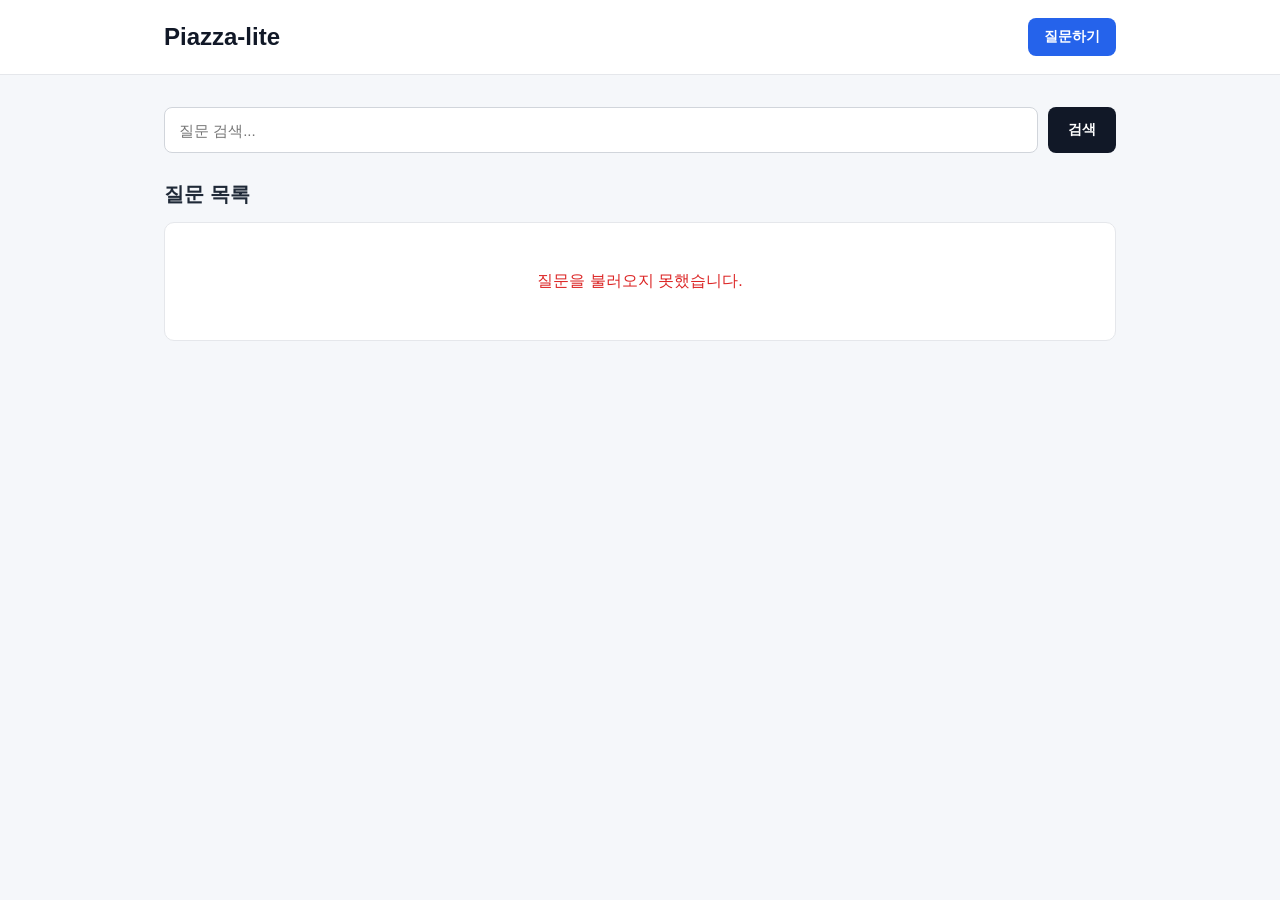
==== frontend/index.html @ d38eeeda "feat(frontend): normalize home search page into frontend structure - Move home.js, index.html, style" ====
<!DOCTYPE html>
<html lang="ko">
<head>
    <meta charset="UTF-8">
    <meta name="viewport" content="width=device-width, initial-scale=1.0">

    <title>Piazza-lite</title>

    <link rel="stylesheet" href="css/home.css">
</head>

<body>

    <header class="header">
        <div class="header-inner">
            <h1 class="logo">Piazza-lite</h1>

            <button id="askButton" class="ask-button">
                질문하기
            </button>
        </div>
    </header>


    <main class="container">

        <!-- 검색 영역 -->
        <section class="search-section">
            <form id="searchForm" class="search-form">
                <input
                    type="text"
                    id="searchInput"
                    class="search-input"
                    placeholder="질문 검색..."
                    autocomplete="off"
                >

                <button type="submit" class="search-button">
                    검색
                </button>
            </form>
        </section>


        <!-- 질문 목록 -->
        <section class="question-section">

            <div class="section-header">
                <h2>질문 목록</h2>
            </div>

            <div id="questionList" class="question-list">
                <!-- JavaScript가 질문 카드를 여기에 넣습니다. -->
            </div>

        </section>

    </main>


    <script src="js/home.js"></script>

</body>
</html>
---- frontend/css/home.css ----
/* =========================
   기본 설정
========================= */

* {
    box-sizing: border-box;
}

body {
    margin: 0;

    font-family:
        -apple-system,
        BlinkMacSystemFont,
        "Segoe UI",
        Roboto,
        "Noto Sans KR",
        sans-serif;

    background-color: #f5f7fa;
    color: #1f2937;
}


/* =========================
   Header
========================= */

.header {
    background-color: #ffffff;
    border-bottom: 1px solid #e5e7eb;
}

.header-inner {
    width: 100%;
    max-width: 1000px;

    margin: 0 auto;
    padding: 18px 24px;

    display: flex;
    align-items: center;
    justify-content: space-between;
}

.logo {
    margin: 0;

    font-size: 24px;
    font-weight: 700;

    color: #111827;
}


/* =========================
   질문하기 버튼
========================= */

.ask-button {
    border: none;
    border-radius: 8px;

    padding: 10px 16px;

    background-color: #2563eb;
    color: white;

    font-size: 14px;
    font-weight: 600;

    cursor: pointer;
}

.ask-button:hover {
    background-color: #1d4ed8;
}


/* =========================
   Main
========================= */

.container {
    width: 100%;
    max-width: 1000px;

    margin: 0 auto;
    padding: 32px 24px;
}


/* =========================
   검색
========================= */

.search-section {
    margin-bottom: 28px;
}

.search-form {
    display: flex;
    gap: 10px;
}

.search-input {
    flex: 1;

    height: 46px;

    padding: 0 14px;

    border: 1px solid #d1d5db;
    border-radius: 8px;

    background-color: white;

    font-size: 15px;

    outline: none;
}

.search-input:focus {
    border-color: #2563eb;
}

.search-button {
    height: 46px;

    padding: 0 20px;

    border: none;
    border-radius: 8px;

    background-color: #111827;
    color: white;

    font-size: 14px;
    font-weight: 600;

    cursor: pointer;
}

.search-button:hover {
    background-color: #374151;
}


/* =========================
   질문 목록
========================= */

.question-section {
    width: 100%;
}

.section-header {
    margin-bottom: 14px;
}

.section-header h2 {
    margin: 0;

    font-size: 20px;
}


/* =========================
   질문 카드
========================= */

.question-list {
    display: flex;
    flex-direction: column;

    gap: 12px;
}

.question-card {
    padding: 20px;

    background-color: white;

    border: 1px solid #e5e7eb;
    border-radius: 10px;

    cursor: pointer;

    transition:
        box-shadow 0.15s ease,
        transform 0.15s ease;
}

.question-card:hover {
    box-shadow: 0 4px 12px rgba(0, 0, 0, 0.08);

    transform: translateY(-1px);
}


/* =========================
   태그
========================= */

.question-tag {
    display: inline-block;

    margin-bottom: 10px;
    padding: 4px 8px;

    border-radius: 6px;

    background-color: #eff6ff;
    color: #2563eb;

    font-size: 12px;
    font-weight: 600;
}


/* =========================
   질문 제목
========================= */

.question-title {
    margin: 0 0 10px;

    font-size: 17px;
    font-weight: 600;

    color: #111827;
}


/* =========================
   질문 정보
========================= */

.question-meta {
    display: flex;
    align-items: center;

    gap: 8px;

    font-size: 13px;

    color: #6b7280;
}

.question-meta-separator {
    color: #d1d5db;
}


/* =========================
   해결 여부
========================= */

.solved {
    color: #16a34a;
    font-weight: 600;
}

.unsolved {
    color: #dc2626;
    font-weight: 600;
}


/* =========================
   상태 메시지
========================= */

.status-message {
    padding: 48px 20px;

    text-align: center;

    color: #6b7280;

    background-color: white;

    border: 1px solid #e5e7eb;
    border-radius: 10px;
}

.status-message.error {
    color: #dc2626;
}


/* =========================
   반응형
========================= */

@media (max-width: 600px) {

    .header-inner {
        padding: 16px;
    }

    .container {
        padding: 24px 16px;
    }

    .search-form {
        flex-direction: column;
    }

    .search-button {
        width: 100%;
    }

    .question-meta {
        flex-wrap: wrap;
    }
}
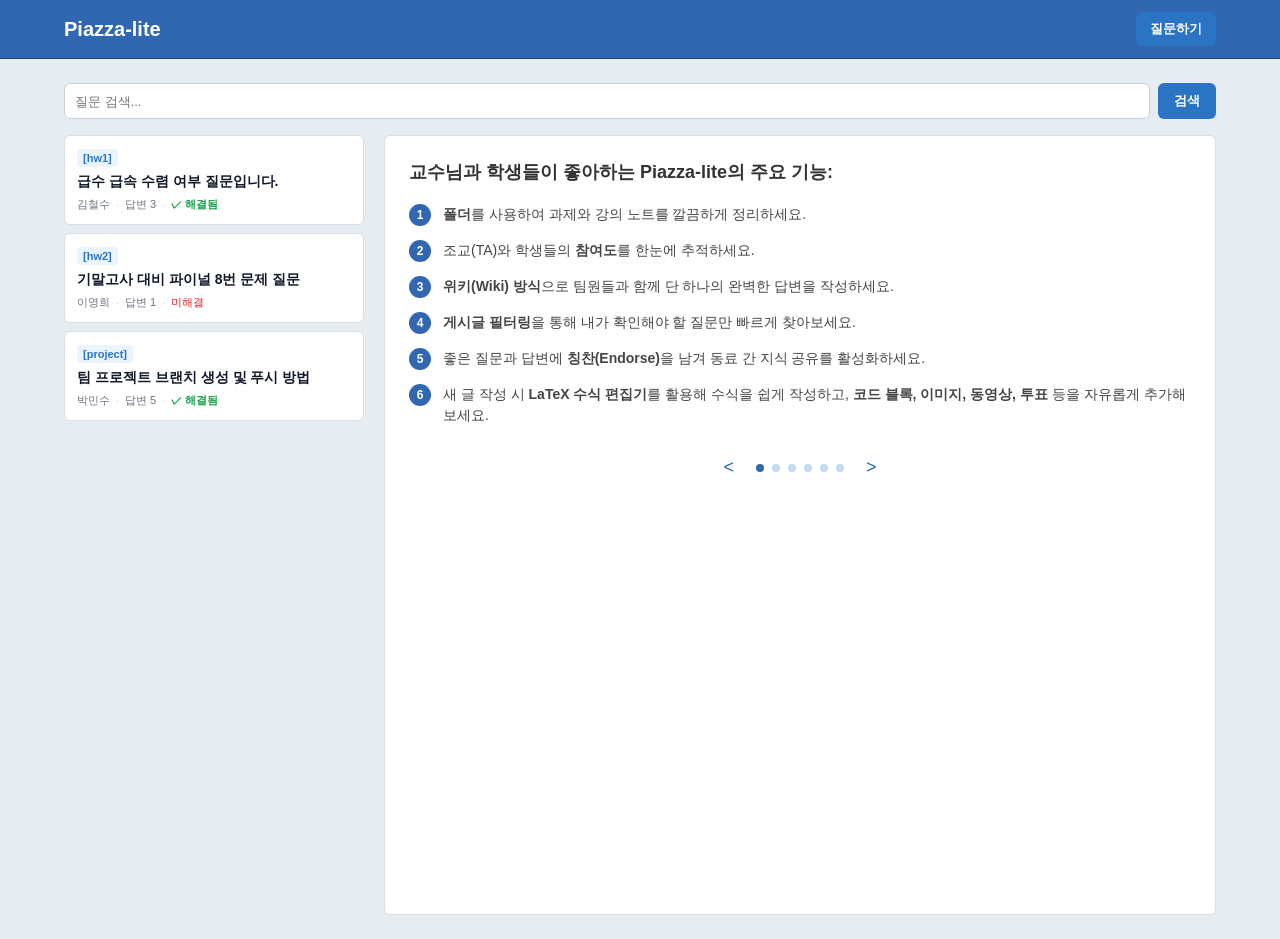
==== commit 5a8e363f: "merge: integrate latest Home/Search implementation" ====
--- a/frontend/index.html
+++ b/frontend/index.html
@@ -24,8 +24,8 @@
 
     <main class="container">
 
-        <!-- 검색 영역 -->
-        <section class="search-section">
+        <!-- 검색 및 새 게시물 영역 -->
+        <section class="search-and-new-post">
             <form id="searchForm" class="search-form">
                 <input
                     type="text"
@@ -42,15 +42,55 @@
         </section>
 
 
-        <!-- 질문 목록 -->
-        <section class="question-section">
-
-            <div class="section-header">
-                <h2>질문 목록</h2>
+        <!-- 질문 목록 피드 및 상세 내용 -->
+        <section class="piazza-content">
+            
+            <div id="postFeed" class="post-feed">
+                <!-- JavaScript가 질문 카드를 여기에 넣습니다. -->
             </div>
 
-            <div id="questionList" class="question-list">
-                <!-- JavaScript가 질문 카드를 여기에 넣습니다. -->
+            <div id="postDetail" class="post-detail">
+                <div class="initial-message">
+                    <h3>교수님과 학생들이 좋아하는 Piazza-lite의 주요 기능:</h3>
+                    <ul>
+                        <li>
+                            <span class="step-icon">1</span>
+                            <span><b>폴더</b>를 사용하여 과제와 강의 노트를 깔끔하게 정리하세요.</span>
+                        </li>
+                        <li>
+                            <span class="step-icon">2</span>
+                            <span>조교(TA)와 학생들의 <b>참여도</b>를 한눈에 추적하세요.</span>
+                        </li>
+                        <li>
+                            <span class="step-icon">3</span>
+                            <span><b>위키(Wiki) 방식</b>으로 팀원들과 함께 단 하나의 완벽한 답변을 작성하세요.</span>
+                        </li>
+                        <li>
+                            <span class="step-icon">4</span>
+                            <span><b>게시글 필터링</b>을 통해 내가 확인해야 할 질문만 빠르게 찾아보세요.</span>
+                        </li>
+                        <li>
+                            <span class="step-icon">5</span>
+                            <span>좋은 질문과 답변에 <b>칭찬(Endorse)</b>을 남겨 동료 간 지식 공유를 활성화하세요.</span>
+                        </li>
+                        <li>
+                            <span class="step-icon">6</span>
+                            <span>새 글 작성 시 <b>LaTeX 수식 편집기</b>를 활용해 수식을 쉽게 작성하고, <b>코드 블록, 이미지, 동영상, 투표</b> 등을 자유롭게 추가해 보세요.</span>
+                        </li>
+                    </ul>
+                    <div class="pagination">
+                        <button class="arrow-button">&lt;</button>
+                        <div class="dots">
+                            <span class="dot active"></span>
+                            <span class="dot"></span>
+                            <span class="dot"></span>
+                            <span class="dot"></span>
+                            <span class="dot"></span>
+                            <span class="dot"></span>
+                        </div>
+                        <button class="arrow-button">&gt;</button>
+                    </div>
+                </div>
             </div>
 
         </section>
--- a/frontend/css/home.css
+++ b/frontend/css/home.css
@@ -17,7 +17,7 @@
         "Noto Sans KR",
         sans-serif;
 
-    background-color: #f5f7fa;
+    background-color: #e6ecf0; /* Piazza 배경색 */
     color: #1f2937;
 }
 
@@ -27,16 +27,16 @@
 ========================= */
 
 .header {
-    background-color: #ffffff;
-    border-bottom: 1px solid #e5e7eb;
+    background-color: #3167b1; /* Piazza 메인 블루 */
+    border-bottom: 1px solid #1c4575;
 }
 
 .header-inner {
     width: 100%;
-    max-width: 1000px;
+    max-width: 1200px; /* 더 넓게 설정 */
 
     margin: 0 auto;
-    padding: 18px 24px;
+    padding: 12px 24px; /* 더 컴팩트하게 */
 
     display: flex;
     align-items: center;
@@ -46,10 +46,10 @@
 .logo {
     margin: 0;
 
-    font-size: 24px;
+    font-size: 20px; /* 약간 작게 */
     font-weight: 700;
 
-    color: #111827;
+    color: white; /* 로고 색상 흰색 */
 }
 
 
@@ -59,21 +59,21 @@
 
 .ask-button {
     border: none;
-    border-radius: 8px;
-
-    padding: 10px 16px;
-
-    background-color: #2563eb;
+    border-radius: 6px; /* 약간 덜 둥글게 */
+
+    padding: 8px 14px; /* 더 컴팩트하게 */
+
+    background-color: #2b74c4; /* 버튼 색상 */
     color: white;
 
-    font-size: 14px;
+    font-size: 13px; /* 작게 */
     font-weight: 600;
 
     cursor: pointer;
 }
 
 .ask-button:hover {
-    background-color: #1d4ed8;
+    background-color: #1a62ab;
 }
 
 
@@ -83,118 +83,113 @@
 
 .container {
     width: 100%;
-    max-width: 1000px;
+    max-width: 1200px;
 
     margin: 0 auto;
-    padding: 32px 24px;
-}
-
-
-/* =========================
-   검색
-========================= */
-
-.search-section {
-    margin-bottom: 28px;
+    padding: 24px; /* 여백 조정 */
+}
+
+
+/* =========================
+   검색 및 새 게시물 영역
+========================= */
+
+.search-and-new-post {
+    margin-bottom: 16px;
+    display: flex;
+    gap: 16px;
+    align-items: center;
 }
 
 .search-form {
-    display: flex;
-    gap: 10px;
+    flex: 1;
+    display: flex;
+    gap: 8px;
 }
 
 .search-input {
     flex: 1;
 
-    height: 46px;
-
-    padding: 0 14px;
-
-    border: 1px solid #d1d5db;
-    border-radius: 8px;
+    height: 36px; /* 더 작게 */
+
+    padding: 0 10px;
+
+    border: 1px solid #c8cfd6;
+    border-radius: 6px;
 
     background-color: white;
 
-    font-size: 15px;
+    font-size: 13px; /* 작게 */
 
     outline: none;
 }
 
 .search-input:focus {
-    border-color: #2563eb;
+    border-color: #2b74c4;
 }
 
 .search-button {
-    height: 46px;
-
-    padding: 0 20px;
+    height: 36px;
+
+    padding: 0 16px;
 
     border: none;
-    border-radius: 8px;
-
-    background-color: #111827;
+    border-radius: 6px;
+
+    background-color: #2b74c4;
     color: white;
 
-    font-size: 14px;
+    font-size: 13px;
     font-weight: 600;
 
     cursor: pointer;
 }
 
 .search-button:hover {
-    background-color: #374151;
-}
-
-
-/* =========================
-   질문 목록
-========================= */
-
-.question-section {
-    width: 100%;
-}
-
-.section-header {
-    margin-bottom: 14px;
-}
-
-.section-header h2 {
-    margin: 0;
-
-    font-size: 20px;
-}
-
-
-/* =========================
-   질문 카드
-========================= */
-
-.question-list {
+    background-color: #1a62ab;
+}
+
+
+/* =========================
+   질문 목록 피드 및 상세 내용
+========================= */
+
+.piazza-content {
+    display: flex;
+    gap: 20px;
+}
+
+/* =========================
+   질문 피드
+========================= */
+
+.post-feed {
+    width: 300px; /* 피드 영역 너비 고정 */
     display: flex;
     flex-direction: column;
-
-    gap: 12px;
-}
-
-.question-card {
-    padding: 20px;
+    gap: 8px;
+}
+
+.post-card {
+    padding: 12px;
 
     background-color: white;
 
-    border: 1px solid #e5e7eb;
-    border-radius: 10px;
+    border: 1px solid #d9dfe4;
+    border-radius: 6px;
 
     cursor: pointer;
 
-    transition:
-        box-shadow 0.15s ease,
-        transform 0.15s ease;
-}
-
-.question-card:hover {
-    box-shadow: 0 4px 12px rgba(0, 0, 0, 0.08);
-
-    transform: translateY(-1px);
+    transition: border-color 0.15s ease;
+}
+
+.post-card:hover {
+    border-color: #adbac7;
+}
+
+.post-card.active {
+    border-color: #2b74c4; /* 선택된 카드 */
+    background-color: #f6f8fa;
 }
 
 
@@ -202,18 +197,18 @@
    태그
 ========================= */
 
-.question-tag {
+.post-tag {
     display: inline-block;
 
-    margin-bottom: 10px;
-    padding: 4px 8px;
-
-    border-radius: 6px;
-
-    background-color: #eff6ff;
-    color: #2563eb;
-
-    font-size: 12px;
+    margin-bottom: 6px;
+    padding: 3px 6px;
+
+    border-radius: 4px;
+
+    background-color: #eaf4ff;
+    color: #2b74c4;
+
+    font-size: 11px;
     font-weight: 600;
 }
 
@@ -222,11 +217,11 @@
    질문 제목
 ========================= */
 
-.question-title {
-    margin: 0 0 10px;
-
-    font-size: 17px;
-    font-weight: 600;
+.post-title {
+    margin: 0 0 6px;
+
+    font-size: 14px; /* 작게 */
+    font-weight: 600; /* 굵게 */
 
     color: #111827;
 }
@@ -236,18 +231,18 @@
    질문 정보
 ========================= */
 
-.question-meta {
+.post-meta {
     display: flex;
     align-items: center;
 
-    gap: 8px;
-
-    font-size: 13px;
+    gap: 6px;
+
+    font-size: 11px;
 
     color: #6b7280;
 }
 
-.question-meta-separator {
+.post-meta-separator {
     color: #d1d5db;
 }
 
@@ -263,7 +258,6 @@
 
 .unsolved {
     color: #dc2626;
-    font-weight: 600;
 }
 
 
@@ -272,7 +266,7 @@
 ========================= */
 
 .status-message {
-    padding: 48px 20px;
+    padding: 32px 16px;
 
     text-align: center;
 
@@ -280,8 +274,8 @@
 
     background-color: white;
 
-    border: 1px solid #e5e7eb;
-    border-radius: 10px;
+    border: 1px solid #d9dfe4;
+    border-radius: 6px;
 }
 
 .status-message.error {
@@ -290,17 +284,141 @@
 
 
 /* =========================
+   질문 상세 내용
+========================= */
+
+.post-detail {
+    flex: 1; /* 남은 공간 차지 */
+    background-color: white;
+    border: 1px solid #d9dfe4;
+    border-radius: 6px;
+    padding: 24px;
+    height: calc(100vh - 120px); /* 화면 높이에 맞춰 조정 */
+    overflow-y: auto; /* 내용이 많으면 스크롤 */
+}
+
+/* 초기 메시지 스타일 */
+.initial-message h3 {
+    margin-top: 0;
+    font-size: 18px;
+    color: #333;
+    font-weight: 600;
+}
+
+.initial-message ul {
+    list-style: none;
+    padding: 0;
+    margin: 20px 0 30px;
+}
+
+.initial-message li {
+    display: flex;
+    align-items: flex-start; /* 아이콘과 텍스트 상단 정렬 */
+    margin-bottom: 14px;
+    font-size: 14px;
+    line-height: 1.5; /* 줄간격 추가 */
+    color: #444;
+}
+
+.step-icon {
+    width: 22px;
+    height: 22px;
+    border-radius: 50%;
+    background-color: #3167b1;
+    color: white;
+    display: flex;
+    align-items: center;
+    justify-content: center;
+    font-weight: bold;
+    margin-right: 12px;
+    font-size: 12px;
+    flex-shrink: 0; /* 아이콘 크기 고정 */
+}
+
+/* 페이지네이션 스타일 */
+.pagination {
+    display: flex;
+    align-items: center;
+    justify-content: center;
+    gap: 16px;
+}
+
+.arrow-button {
+    background: none;
+    border: none;
+    font-size: 18px;
+    color: #3167b1;
+    cursor: pointer;
+}
+
+.dots {
+    display: flex;
+    gap: 8px;
+}
+
+.dot {
+    width: 8px;
+    height: 8px;
+    background-color: #c4d9f1;
+    border-radius: 50%;
+}
+
+.dot.active {
+    background-color: #3167b1;
+}
+
+/* 상세 내용 영역의 실제 내용 스타일 */
+.post-detail h2 {
+    font-size: 22px;
+    margin-top: 0;
+    color: #111827;
+}
+
+.post-detail .post-author {
+    font-size: 13px;
+    color: #6b7280;
+    margin-bottom: 16px;
+}
+
+.post-detail .post-text {
+    font-size: 15px;
+    line-height: 1.6;
+    color: #374151;
+}
+
+/* =========================
    반응형
 ========================= */
 
+@media (max-width: 900px) {
+    .piazza-content {
+        flex-direction: column;
+    }
+    
+    .post-feed {
+        width: 100%;
+        height: 200px; /* 높이 제한 */
+        overflow-y: auto;
+    }
+    
+    .post-detail {
+        height: calc(100vh - 350px);
+    }
+}
+
 @media (max-width: 600px) {
 
     .header-inner {
+        padding: 10px 16px;
+    }
+
+    .container {
         padding: 16px;
     }
 
-    .container {
-        padding: 24px 16px;
+    .search-and-new-post {
+        flex-direction: column;
+        align-items: stretch;
     }
 
     .search-form {
@@ -311,7 +429,7 @@
         width: 100%;
     }
 
-    .question-meta {
+    .post-meta {
         flex-wrap: wrap;
     }
 }
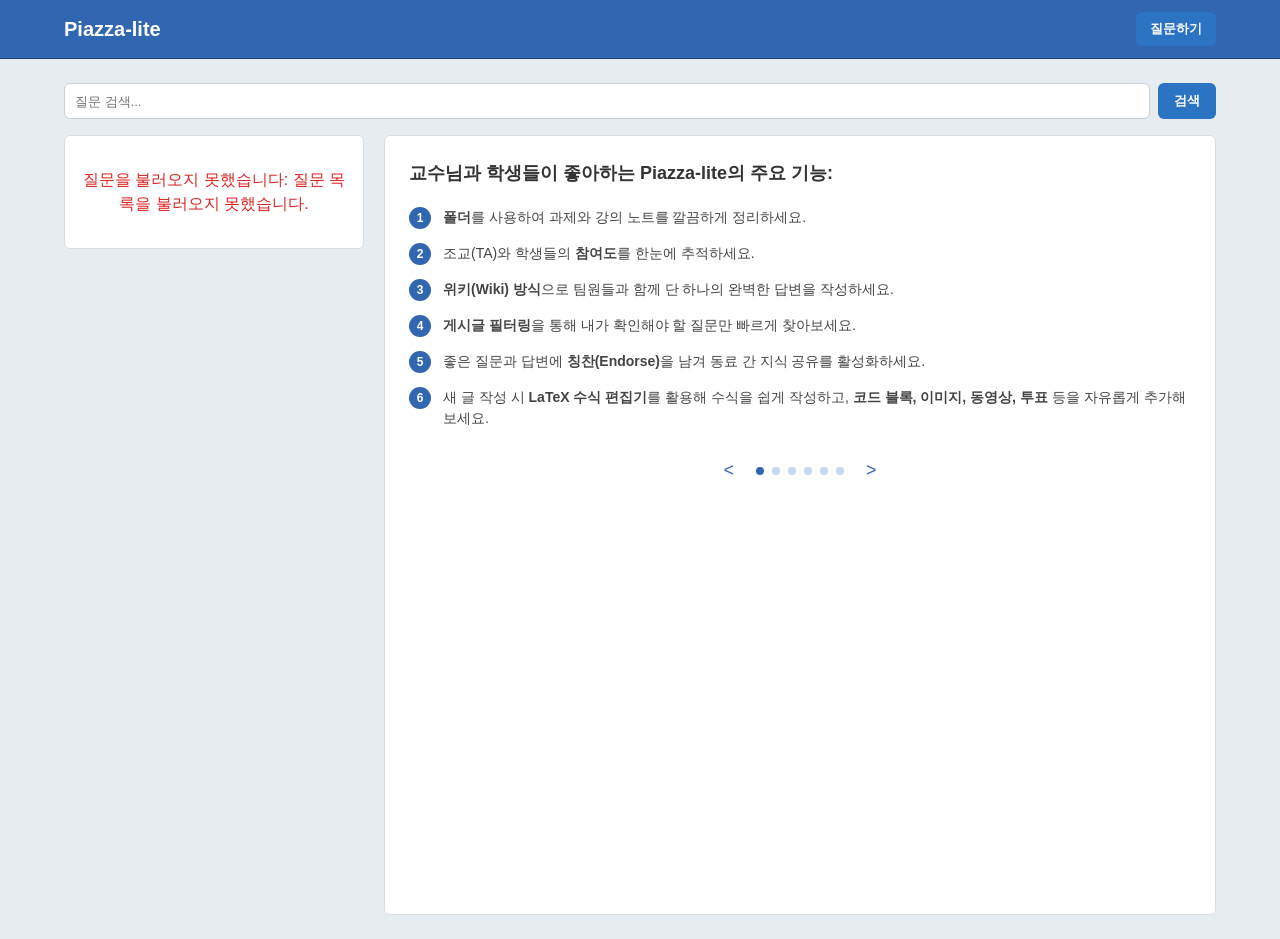
==== commit 4ec677df: "style(frontend): adopt Home Piazza design across shared pages - Unify visual language with shared Pi" ====
--- a/frontend/index.html
+++ b/frontend/index.html
@@ -6,6 +6,7 @@
 
     <title>Piazza-lite</title>
 
+    <link rel="stylesheet" href="css/common.css">
     <link rel="stylesheet" href="css/home.css">
 </head>
 
--- a/frontend/css/common.css
+++ b/frontend/css/common.css
@@ -0,0 +1,159 @@
+/* ==========================================================================
+   Piazza-Lite Shared Design System & Base Styles
+   Derived from Authoritative Home/Search Implementation
+   ========================================================================== */
+
+:root {
+    --piazza-primary: #3167b1;       /* Header main blue */
+    --piazza-action: #2b74c4;        /* Action/button blue */
+    --piazza-action-hover: #1a62ab;  /* Button hover blue */
+    --piazza-background: #e6ecf0;    /* Page background */
+    --piazza-surface: #ffffff;       /* Card/surface background */
+    --piazza-surface-alt: #f6f8fa;   /* Highlight surface */
+    --piazza-text: #1f2937;          /* Body text color */
+    --piazza-heading: #111827;       /* Headings */
+    --piazza-muted: #6b7280;         /* Muted subtext */
+    --piazza-border: #d9dfe4;        /* Card borders */
+    --piazza-border-input: #c8cfd6;  /* Form input borders */
+    --piazza-tag-bg: #eaf4ff;        /* Tag pill background */
+    --piazza-tag-text: #2b74c4;      /* Tag pill text */
+    --piazza-success: #16a34a;       /* Solved / accepted state */
+    --piazza-danger: #dc2626;        /* Unsolved / error state */
+}
+
+* {
+    box-sizing: border-box;
+}
+
+body {
+    margin: 0;
+    font-family: -apple-system, BlinkMacSystemFont, "Segoe UI", Roboto, "Noto Sans KR", sans-serif;
+    background-color: var(--piazza-background);
+    color: var(--piazza-text);
+    line-height: 1.5;
+}
+
+/* ==========================================================================
+   Shared Header
+   ========================================================================== */
+
+.header {
+    background-color: var(--piazza-primary);
+    border-bottom: 1px solid #1c4575;
+}
+
+.header-inner {
+    width: 100%;
+    max-width: 1200px;
+    margin: 0 auto;
+    padding: 12px 24px;
+    display: flex;
+    align-items: center;
+    justify-content: space-between;
+}
+
+.logo {
+    margin: 0;
+    font-size: 20px;
+    font-weight: 700;
+    color: #ffffff;
+    text-decoration: none;
+}
+
+.logo:hover {
+    color: #ffffff;
+}
+
+.header-nav-link {
+    color: #ffffff;
+    text-decoration: none;
+    font-size: 13px;
+    font-weight: 600;
+    display: inline-flex;
+    align-items: center;
+    gap: 4px;
+    opacity: 0.9;
+    transition: opacity 0.15s;
+}
+
+.header-nav-link:hover {
+    opacity: 1;
+}
+
+/* ==========================================================================
+   Shared Layout & Container
+   ========================================================================== */
+
+.container {
+    width: 100%;
+    max-width: 1200px;
+    margin: 0 auto;
+    padding: 24px;
+}
+
+/* ==========================================================================
+   Shared Buttons & Inputs
+   ========================================================================== */
+
+.btn {
+    border: none;
+    border-radius: 6px;
+    padding: 8px 16px;
+    font-size: 13px;
+    font-weight: 600;
+    cursor: pointer;
+    display: inline-flex;
+    align-items: center;
+    justify-content: center;
+    transition: background-color 0.15s ease, opacity 0.15s ease;
+    text-decoration: none;
+}
+
+.btn-primary {
+    background-color: var(--piazza-action);
+    color: #ffffff;
+}
+
+.btn-primary:hover {
+    background-color: var(--piazza-action-hover);
+}
+
+.btn:disabled {
+    opacity: 0.6;
+    cursor: not-allowed;
+}
+
+.input-field {
+    width: 100%;
+    padding: 8px 12px;
+    border: 1px solid var(--piazza-border-input);
+    border-radius: 6px;
+    background-color: #ffffff;
+    font-size: 13px;
+    font-family: inherit;
+    color: var(--piazza-text);
+    outline: none;
+    transition: border-color 0.15s ease;
+}
+
+.input-field:focus {
+    border-color: var(--piazza-action);
+}
+
+textarea.input-field {
+    resize: vertical;
+}
+
+/* Status Message */
+.status-message {
+    padding: 32px 16px;
+    text-align: center;
+    color: var(--piazza-muted);
+    background-color: #ffffff;
+    border: 1px solid var(--piazza-border);
+    border-radius: 6px;
+}
+
+.status-message.error {
+    color: var(--piazza-danger);
+}
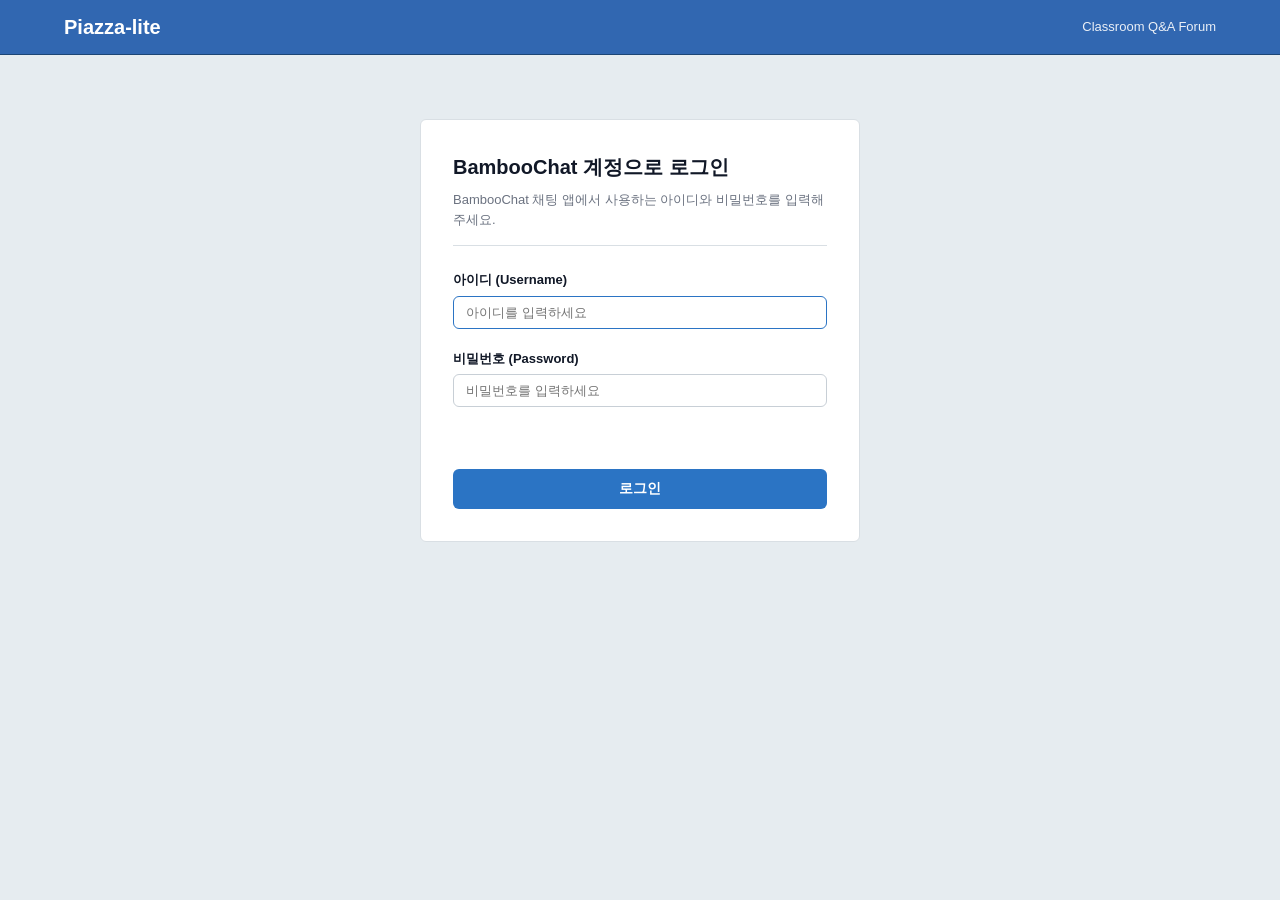
==== commit 58a0ce84: "feat(frontend): add Piazza-styled authenticated UI - Add login.html with Piazza visual style, autofo" ====
--- a/frontend/index.html
+++ b/frontend/index.html
@@ -99,6 +99,7 @@
     </main>
 
 
+    <script src="js/auth.js"></script>
     <script src="js/home.js"></script>
 
 </body>
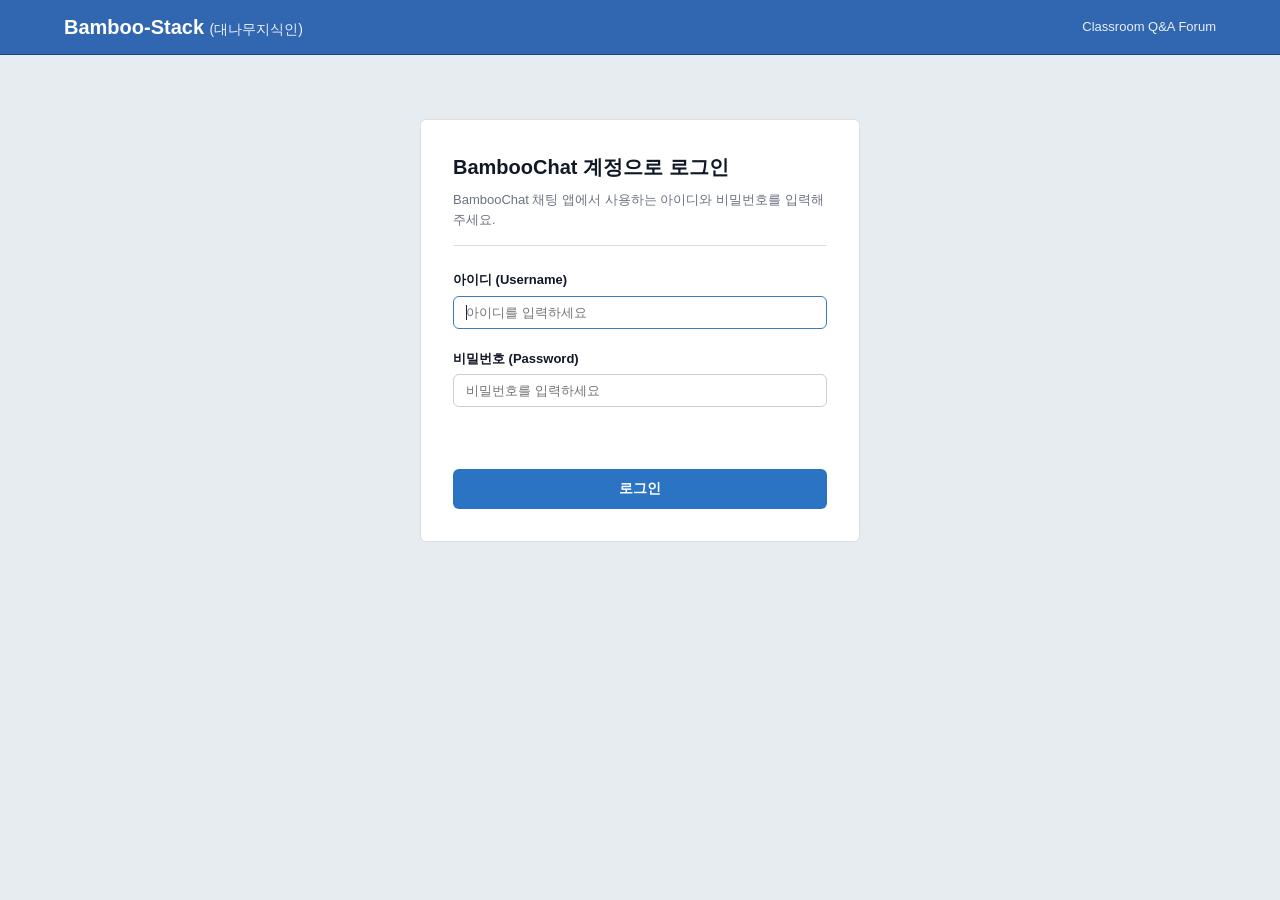
==== commit f07fc419: "refactor(branding): update application naming to Bamboo-Stack and 대나무지식인 - Update header logo, page " ====
--- a/frontend/index.html
+++ b/frontend/index.html
@@ -4,7 +4,7 @@
     <meta charset="UTF-8">
     <meta name="viewport" content="width=device-width, initial-scale=1.0">
 
-    <title>Piazza-lite</title>
+    <title>Bamboo-Stack | 대나무지식인</title>
 
     <link rel="stylesheet" href="css/common.css">
     <link rel="stylesheet" href="css/home.css">
@@ -14,7 +14,7 @@
 
     <header class="header">
         <div class="header-inner">
-            <h1 class="logo">Piazza-lite</h1>
+            <h1 class="logo">Bamboo-Stack <span style="font-size: 14px; font-weight: normal; opacity: 0.9;">(대나무지식인)</span></h1>
 
             <button id="askButton" class="ask-button">
                 질문하기
@@ -52,11 +52,11 @@
 
             <div id="postDetail" class="post-detail">
                 <div class="initial-message">
-                    <h3>교수님과 학생들이 좋아하는 Piazza-lite의 주요 기능:</h3>
+                    <h3>교수님과 학생들이 좋아하는 대나무지식인(Bamboo-Stack)의 주요 기능:</h3>
                     <ul>
                         <li>
                             <span class="step-icon">1</span>
-                            <span><b>폴더</b>를 사용하여 과제와 강의 노트를 깔끔하게 정리하세요.</span>
+                            <span><b>폴더 및 태그</b>를 사용하여 과제와 강의 노트를 깔끔하게 정리하세요.</span>
                         </li>
                         <li>
                             <span class="step-icon">2</span>
@@ -64,33 +64,21 @@
                         </li>
                         <li>
                             <span class="step-icon">3</span>
-                            <span><b>위키(Wiki) 방식</b>으로 팀원들과 함께 단 하나의 완벽한 답변을 작성하세요.</span>
+                            <span><b>실시간 Q&A</b>로 팀원들과 함께 완벽한 답변을 작성하세요.</span>
                         </li>
                         <li>
                             <span class="step-icon">4</span>
-                            <span><b>게시글 필터링</b>을 통해 내가 확인해야 할 질문만 빠르게 찾아보세요.</span>
+                            <span><b>게시글 검색 및 필터링</b>을 통해 내가 확인해야 할 질문만 빠르게 찾아보세요.</span>
                         </li>
                         <li>
                             <span class="step-icon">5</span>
-                            <span>좋은 질문과 답변에 <b>칭찬(Endorse)</b>을 남겨 동료 간 지식 공유를 활성화하세요.</span>
+                            <span>유용한 답변에 <b>채택(Accept)</b>을 남겨 지식 공유를 활성화하세요.</span>
                         </li>
                         <li>
                             <span class="step-icon">6</span>
-                            <span>새 글 작성 시 <b>LaTeX 수식 편집기</b>를 활용해 수식을 쉽게 작성하고, <b>코드 블록, 이미지, 동영상, 투표</b> 등을 자유롭게 추가해 보세요.</span>
+                            <span>새 글 작성 시 <b>코드 블록 및 오류 로그</b>를 자유롭게 공유해 보세요.</span>
                         </li>
                     </ul>
-                    <div class="pagination">
-                        <button class="arrow-button">&lt;</button>
-                        <div class="dots">
-                            <span class="dot active"></span>
-                            <span class="dot"></span>
-                            <span class="dot"></span>
-                            <span class="dot"></span>
-                            <span class="dot"></span>
-                            <span class="dot"></span>
-                        </div>
-                        <button class="arrow-button">&gt;</button>
-                    </div>
                 </div>
             </div>
 
--- a/frontend/css/common.css
+++ b/frontend/css/common.css
@@ -1,5 +1,5 @@
 /* ==========================================================================
-   Piazza-Lite Shared Design System & Base Styles
+   Bamboo-Stack (대나무지식인) Shared Design System & Base Styles
    Derived from Authoritative Home/Search Implementation
    ========================================================================== */
 
--- a/frontend/css/home.css
+++ b/frontend/css/home.css
@@ -1,186 +1,102 @@
+/* ==========================================================================
+   Bamboo-Stack (대나무지식인) Authoritative Home & Integrated Workspace Stylesheet
+   ========================================================================== */
+
 /* =========================
-   기본 설정
-========================= */
-
-* {
-    box-sizing: border-box;
-}
-
-body {
-    margin: 0;
-
-    font-family:
-        -apple-system,
-        BlinkMacSystemFont,
-        "Segoe UI",
-        Roboto,
-        "Noto Sans KR",
-        sans-serif;
-
-    background-color: #e6ecf0; /* Piazza 배경색 */
-    color: #1f2937;
-}
-
-
-/* =========================
-   Header
-========================= */
-
-.header {
-    background-color: #3167b1; /* Piazza 메인 블루 */
-    border-bottom: 1px solid #1c4575;
-}
-
-.header-inner {
-    width: 100%;
-    max-width: 1200px; /* 더 넓게 설정 */
-
-    margin: 0 auto;
-    padding: 12px 24px; /* 더 컴팩트하게 */
-
-    display: flex;
-    align-items: center;
-    justify-content: space-between;
-}
-
-.logo {
-    margin: 0;
-
-    font-size: 20px; /* 약간 작게 */
-    font-weight: 700;
-
-    color: white; /* 로고 색상 흰색 */
-}
-
-
-/* =========================
-   질문하기 버튼
-========================= */
+   Layout & Container
+   ========================= */
+
+.search-and-new-post {
+    margin-bottom: 16px;
+    display: flex;
+    gap: 16px;
+    align-items: center;
+}
+
+.search-form {
+    flex: 1;
+    display: flex;
+    gap: 8px;
+}
+
+.search-input {
+    flex: 1;
+    height: 36px;
+    padding: 0 12px;
+    border: 1px solid var(--piazza-border-input);
+    border-radius: 6px;
+    background-color: var(--piazza-surface);
+    font-size: 13px;
+    outline: none;
+    font-family: inherit;
+    transition: border-color 0.15s ease;
+}
+
+.search-input:focus {
+    border-color: var(--piazza-action);
+}
+
+.search-button {
+    height: 36px;
+    padding: 0 16px;
+    border: none;
+    border-radius: 6px;
+    background-color: var(--piazza-action);
+    color: #ffffff;
+    font-size: 13px;
+    font-weight: 600;
+    cursor: pointer;
+    transition: background-color 0.15s ease;
+}
+
+.search-button:hover {
+    background-color: var(--piazza-action-hover);
+}
 
 .ask-button {
     border: none;
-    border-radius: 6px; /* 약간 덜 둥글게 */
-
-    padding: 8px 14px; /* 더 컴팩트하게 */
-
-    background-color: #2b74c4; /* 버튼 색상 */
-    color: white;
-
-    font-size: 13px; /* 작게 */
-    font-weight: 600;
-
+    border-radius: 6px;
+    padding: 8px 16px;
+    background-color: var(--piazza-action);
+    color: #ffffff;
+    font-size: 13px;
+    font-weight: 600;
     cursor: pointer;
+    transition: background-color 0.15s ease;
 }
 
 .ask-button:hover {
-    background-color: #1a62ab;
-}
-
+    background-color: var(--piazza-action-hover);
+}
+
+.piazza-content {
+    display: flex;
+    gap: 20px;
+    align-items: flex-start;
+}
 
 /* =========================
-   Main
-========================= */
-
-.container {
-    width: 100%;
-    max-width: 1200px;
-
-    margin: 0 auto;
-    padding: 24px; /* 여백 조정 */
-}
-
-
-/* =========================
-   검색 및 새 게시물 영역
-========================= */
-
-.search-and-new-post {
-    margin-bottom: 16px;
-    display: flex;
-    gap: 16px;
-    align-items: center;
-}
-
-.search-form {
-    flex: 1;
-    display: flex;
-    gap: 8px;
-}
-
-.search-input {
-    flex: 1;
-
-    height: 36px; /* 더 작게 */
-
-    padding: 0 10px;
-
-    border: 1px solid #c8cfd6;
-    border-radius: 6px;
-
-    background-color: white;
-
-    font-size: 13px; /* 작게 */
-
-    outline: none;
-}
-
-.search-input:focus {
-    border-color: #2b74c4;
-}
-
-.search-button {
-    height: 36px;
-
-    padding: 0 16px;
-
-    border: none;
-    border-radius: 6px;
-
-    background-color: #2b74c4;
-    color: white;
-
-    font-size: 13px;
-    font-weight: 600;
-
-    cursor: pointer;
-}
-
-.search-button:hover {
-    background-color: #1a62ab;
-}
-
-
-/* =========================
-   질문 목록 피드 및 상세 내용
-========================= */
-
-.piazza-content {
-    display: flex;
-    gap: 20px;
-}
-
-/* =========================
-   질문 피드
-========================= */
+   Left Column: Feed List
+   ========================= */
 
 .post-feed {
-    width: 300px; /* 피드 영역 너비 고정 */
+    width: 320px;
+    flex-shrink: 0;
     display: flex;
     flex-direction: column;
     gap: 8px;
+    max-height: calc(100vh - 150px);
+    overflow-y: auto;
+    padding-right: 4px;
 }
 
 .post-card {
-    padding: 12px;
-
-    background-color: white;
-
-    border: 1px solid #d9dfe4;
-    border-radius: 6px;
-
+    padding: 12px 14px;
+    background-color: var(--piazza-surface);
+    border: 1px solid var(--piazza-border);
+    border-radius: 6px;
     cursor: pointer;
-
-    transition: border-color 0.15s ease;
+    transition: border-color 0.15s ease, background-color 0.15s ease;
 }
 
 .post-card:hover {
@@ -188,248 +104,341 @@
 }
 
 .post-card.active {
-    border-color: #2b74c4; /* 선택된 카드 */
-    background-color: #f6f8fa;
-}
-
-
-/* =========================
-   태그
-========================= */
+    border-color: var(--piazza-action);
+    background-color: var(--piazza-surface-alt);
+    box-shadow: 0 0 0 1px var(--piazza-action);
+}
 
 .post-tag {
     display: inline-block;
-
-    margin-bottom: 6px;
-    padding: 3px 6px;
-
+    margin-bottom: 4px;
+    padding: 2px 6px;
     border-radius: 4px;
-
-    background-color: #eaf4ff;
-    color: #2b74c4;
-
+    background-color: var(--piazza-tag-bg);
+    color: var(--piazza-tag-text);
     font-size: 11px;
     font-weight: 600;
 }
-
-
-/* =========================
-   질문 제목
-========================= */
 
 .post-title {
     margin: 0 0 6px;
-
-    font-size: 14px; /* 작게 */
-    font-weight: 600; /* 굵게 */
-
-    color: #111827;
-}
-
-
-/* =========================
-   질문 정보
-========================= */
+    font-size: 14px;
+    font-weight: 600;
+    color: var(--piazza-heading);
+    line-height: 1.4;
+    word-break: break-word;
+}
 
 .post-meta {
     display: flex;
     align-items: center;
-
     gap: 6px;
-
     font-size: 11px;
-
-    color: #6b7280;
+    color: var(--piazza-muted);
 }
 
 .post-meta-separator {
     color: #d1d5db;
 }
 
+.solved {
+    color: var(--piazza-success);
+    font-weight: 600;
+}
+
+.unsolved {
+    color: var(--piazza-danger);
+}
 
 /* =========================
-   해결 여부
-========================= */
-
-.solved {
-    color: #16a34a;
-    font-weight: 600;
-}
-
-.unsolved {
-    color: #dc2626;
-}
-
-
-/* =========================
-   상태 메시지
-========================= */
-
-.status-message {
-    padding: 32px 16px;
-
-    text-align: center;
-
-    color: #6b7280;
-
-    background-color: white;
-
-    border: 1px solid #d9dfe4;
-    border-radius: 6px;
-}
-
-.status-message.error {
-    color: #dc2626;
-}
-
-
-/* =========================
-   질문 상세 내용
-========================= */
+   Right Column: Workspace (#postDetail)
+   ========================= */
 
 .post-detail {
-    flex: 1; /* 남은 공간 차지 */
-    background-color: white;
-    border: 1px solid #d9dfe4;
-    border-radius: 6px;
-    padding: 24px;
-    height: calc(100vh - 120px); /* 화면 높이에 맞춰 조정 */
-    overflow-y: auto; /* 내용이 많으면 스크롤 */
-}
-
-/* 초기 메시지 스타일 */
+    flex: 1;
+    min-width: 0;
+    background-color: var(--piazza-surface);
+    border: 1px solid var(--piazza-border);
+    border-radius: 6px;
+    padding: 28px;
+    min-height: calc(100vh - 150px);
+    max-height: calc(100vh - 150px);
+    overflow-y: auto;
+}
+
+/* Welcome State */
+.initial-message {
+    padding: 10px 0;
+}
+
 .initial-message h3 {
-    margin-top: 0;
-    font-size: 18px;
-    color: #333;
-    font-weight: 600;
+    font-size: 16px;
+    font-weight: 700;
+    color: var(--piazza-heading);
+    margin-bottom: 20px;
 }
 
 .initial-message ul {
     list-style: none;
     padding: 0;
-    margin: 20px 0 30px;
+    margin: 0;
 }
 
 .initial-message li {
     display: flex;
-    align-items: flex-start; /* 아이콘과 텍스트 상단 정렬 */
+    align-items: flex-start;
+    gap: 12px;
     margin-bottom: 14px;
-    font-size: 14px;
-    line-height: 1.5; /* 줄간격 추가 */
-    color: #444;
-}
-
-.step-icon {
-    width: 22px;
-    height: 22px;
-    border-radius: 50%;
-    background-color: #3167b1;
-    color: white;
-    display: flex;
-    align-items: center;
-    justify-content: center;
-    font-weight: bold;
-    margin-right: 12px;
-    font-size: 12px;
-    flex-shrink: 0; /* 아이콘 크기 고정 */
-}
-
-/* 페이지네이션 스타일 */
-.pagination {
-    display: flex;
-    align-items: center;
-    justify-content: center;
-    gap: 16px;
-}
-
-.arrow-button {
-    background: none;
-    border: none;
-    font-size: 18px;
-    color: #3167b1;
-    cursor: pointer;
-}
-
-.dots {
-    display: flex;
-    gap: 8px;
-}
-
-.dot {
-    width: 8px;
-    height: 8px;
-    background-color: #c4d9f1;
-    border-radius: 50%;
-}
-
-.dot.active {
-    background-color: #3167b1;
-}
-
-/* 상세 내용 영역의 실제 내용 스타일 */
-.post-detail h2 {
-    font-size: 22px;
-    margin-top: 0;
-    color: #111827;
-}
-
-.post-detail .post-author {
-    font-size: 13px;
-    color: #6b7280;
-    margin-bottom: 16px;
-}
-
-.post-detail .post-text {
-    font-size: 15px;
+    font-size: 13px;
     line-height: 1.6;
     color: #374151;
 }
 
-/* =========================
-   반응형
-========================= */
-
-@media (max-width: 900px) {
+.step-icon {
+    display: inline-flex;
+    align-items: center;
+    justify-content: center;
+    width: 20px;
+    height: 20px;
+    background-color: var(--piazza-action);
+    color: #ffffff;
+    border-radius: 50%;
+    font-size: 11px;
+    font-weight: bold;
+    flex-shrink: 0;
+    margin-top: 2px;
+}
+
+/* Workspace Question Detail View */
+.workspace-detail-header {
+    margin-bottom: 20px;
+}
+
+.workspace-title {
+    margin: 0 0 10px 0;
+    font-size: 22px;
+    font-weight: 700;
+    color: var(--piazza-heading);
+    line-height: 1.35;
+    word-break: break-word;
+}
+
+.workspace-meta {
+    display: flex;
+    align-items: center;
+    flex-wrap: wrap;
+    gap: 8px;
+    font-size: 13px;
+    color: var(--piazza-muted);
+}
+
+.workspace-body {
+    padding: 18px 20px;
+    background-color: #f9fafb;
+    border: 1px solid #e5e7eb;
+    border-radius: 6px;
+    font-size: 14px;
+    line-height: 1.7;
+    color: #1f2937;
+    white-space: pre-wrap;
+    word-break: break-word;
+    margin-bottom: 28px;
+}
+
+/* Answers Section */
+.workspace-answers-section {
+    margin-top: 28px;
+    padding-top: 20px;
+    border-top: 1px solid var(--piazza-border);
+}
+
+.workspace-section-title {
+    font-size: 16px;
+    font-weight: 700;
+    color: var(--piazza-heading);
+    margin: 0 0 16px 0;
+}
+
+.workspace-answer-list {
+    display: flex;
+    flex-direction: column;
+    gap: 14px;
+    margin-bottom: 28px;
+}
+
+.workspace-answer-item {
+    padding: 16px;
+    background-color: #ffffff;
+    border: 1px solid #e5e7eb;
+    border-radius: 6px;
+}
+
+.workspace-answer-item.accepted {
+    border-color: #86efac;
+    background-color: #f0fdf4;
+}
+
+.answer-header {
+    display: flex;
+    justify-content: space-between;
+    align-items: center;
+    gap: 8px;
+    margin-bottom: 8px;
+    font-size: 13px;
+}
+
+.answer-author {
+    font-weight: 700;
+    color: var(--piazza-heading);
+}
+
+.answer-date {
+    font-size: 11px;
+    color: var(--piazza-muted);
+    margin-left: 6px;
+}
+
+.accepted-badge {
+    background-color: var(--piazza-success);
+    color: #ffffff;
+    padding: 2px 8px;
+    border-radius: 4px;
+    font-size: 11px;
+    font-weight: 600;
+    display: inline-flex;
+    align-items: center;
+    gap: 3px;
+}
+
+.answer-body {
+    font-size: 14px;
+    line-height: 1.65;
+    color: #374151;
+    white-space: pre-wrap;
+    word-break: break-word;
+    margin: 0;
+}
+
+.accept-btn {
+    margin-top: 10px;
+    background-color: var(--piazza-action);
+    color: #ffffff;
+    border: none;
+    border-radius: 4px;
+    padding: 4px 12px;
+    font-size: 12px;
+    font-weight: 600;
+    cursor: pointer;
+    transition: background-color 0.15s ease;
+}
+
+.accept-btn:hover {
+    background-color: var(--piazza-action-hover);
+}
+
+/* Reply Composer */
+.workspace-reply-card {
+    padding: 20px;
+    background-color: #f9fafb;
+    border: 1px solid var(--piazza-border);
+    border-radius: 6px;
+}
+
+.reply-header {
+    display: flex;
+    justify-content: space-between;
+    align-items: center;
+    margin-bottom: 10px;
+}
+
+.reply-author-badge {
+    font-size: 12px;
+    color: var(--piazza-muted);
+    font-weight: 500;
+}
+
+/* New Question Composer */
+.composer-card {
+    padding: 4px;
+}
+
+.composer-header {
+    display: flex;
+    justify-content: space-between;
+    align-items: center;
+    margin-bottom: 20px;
+}
+
+.composer-title {
+    margin: 0;
+    font-size: 20px;
+    font-weight: 700;
+    color: var(--piazza-heading);
+}
+
+.form-group {
+    margin-bottom: 18px;
+}
+
+.form-label {
+    display: block;
+    font-size: 13px;
+    font-weight: 600;
+    color: var(--piazza-heading);
+    margin-bottom: 6px;
+}
+
+.composer-actions {
+    display: flex;
+    justify-content: flex-end;
+    gap: 10px;
+    margin-top: 24px;
+    padding-top: 16px;
+    border-top: 1px solid var(--piazza-border);
+}
+
+.btn-secondary {
+    background-color: #f3f4f6;
+    color: #4b5563;
+    border: 1px solid #d1d5db;
+}
+
+.btn-secondary:hover {
+    background-color: #e5e7eb;
+}
+
+/* Loading & Empty States */
+.workspace-loading {
+    padding: 40px 20px;
+    text-align: center;
+    color: var(--piazza-muted);
+    font-size: 14px;
+}
+
+.workspace-empty-answers {
+    padding: 16px;
+    color: var(--piazza-muted);
+    font-size: 13px;
+    background-color: #f9fafb;
+    border: 1px dashed #e5e7eb;
+    border-radius: 6px;
+    text-align: center;
+}
+
+/* Responsive adjustments */
+@media (max-width: 860px) {
     .piazza-content {
         flex-direction: column;
     }
-    
+
     .post-feed {
         width: 100%;
-        height: 200px; /* 높이 제한 */
-        overflow-y: auto;
+        max-height: 260px;
     }
-    
+
     .post-detail {
-        height: calc(100vh - 350px);
-    }
-}
-
-@media (max-width: 600px) {
-
-    .header-inner {
-        padding: 10px 16px;
-    }
-
-    .container {
-        padding: 16px;
-    }
-
-    .search-and-new-post {
-        flex-direction: column;
-        align-items: stretch;
-    }
-
-    .search-form {
-        flex-direction: column;
-    }
-
-    .search-button {
         width: 100%;
-    }
-
-    .post-meta {
-        flex-wrap: wrap;
+        min-height: auto;
+        max-height: none;
     }
 }
